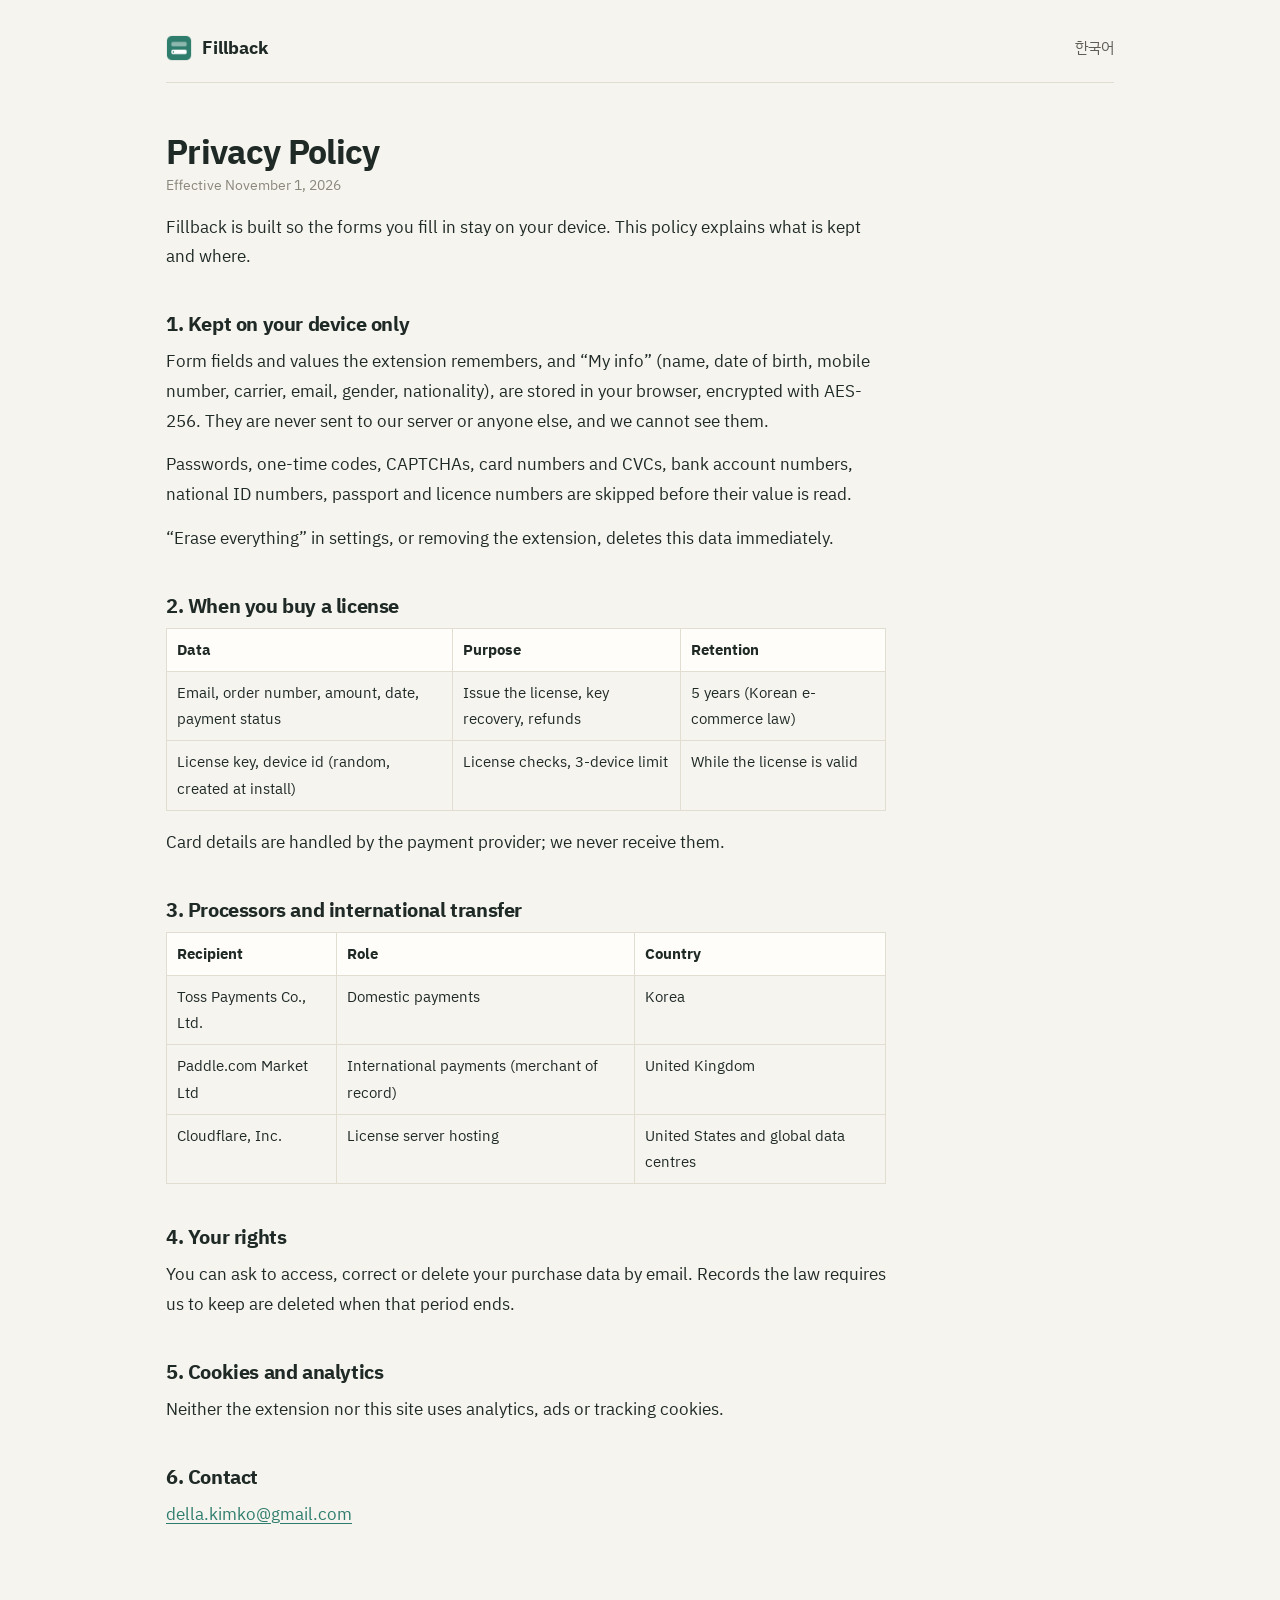
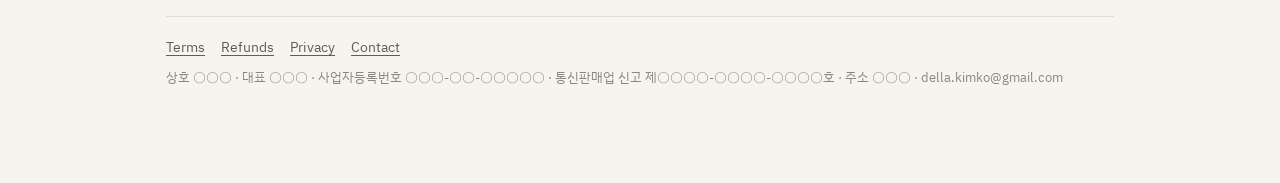
==== docs/privacy.html @ f1d748c0 "Add Fillback site: intro, privacy policy, terms, refund policy" ====
<!doctype html>
<html lang="ko">
<head>
<meta charset="utf-8"><meta name="viewport" content="width=device-width, initial-scale=1">
<title>개인정보처리방침 · 다시채움</title>
<link rel="icon" href="img/32.png">
<link rel="preconnect" href="https://fonts.googleapis.com"><link rel="preconnect" href="https://fonts.gstatic.com" crossorigin>
<link href="https://fonts.googleapis.com/css2?family=IBM+Plex+Sans+KR:wght@400;600;700&display=swap" rel="stylesheet">
<link rel="stylesheet" href="style.css">
</head>
<body><main>
<header><nav>
  <a class="name" href="./" data-keep><img src="img/128.png" alt=""><span data-lang="ko">다시채움</span><span data-lang="en">Fillback</span></a>
  <a data-switch href="?lang=en"><span data-lang="ko">English</span><span data-lang="en">한국어</span></a>
</nav></header>
<article class="doc">
<div data-lang="ko">
<h1>개인정보처리방침</h1>
<p class="faint">시행일: 2026년 11월 1일</p>
<p>다시채움(이하 “서비스”)은 입력한 양식을 이용자의 기기 안에만 보관하도록 만들어졌어요. 이 방침은 서비스가 어떤 정보를 어디에 두는지 설명해요.</p>

<h2>1. 기기 안에만 두는 정보</h2>
<p>확장 프로그램이 기억하는 양식의 칸과 입력값, 그리고 “내 정보”(이름, 생년월일, 휴대폰 번호, 통신사, 이메일, 성별, 내·외국인 구분)는 이용자의 브라우저 저장소에 AES-256 방식으로 암호화해 보관해요. 이 정보는 운영자의 서버나 제3자에게 보내지 않으며, 운영자는 이 정보를 볼 수 없어요.</p>
<p>비밀번호, 인증번호, 보안문자, 카드번호·CVC, 계좌번호, 주민등록번호 뒷자리, 여권·운전면허 번호 칸은 값을 읽기 전에 건너뛰어 저장하지 않아요.</p>
<p>이 정보는 확장 프로그램 설정의 “모두 지우기”나 확장 프로그램 삭제로 바로 지워져요.</p>

<h2>2. 이용권 구매 때 처리하는 정보</h2>
<table>
<tr><th>항목</th><th>목적</th><th>보유 기간</th></tr>
<tr><td>이메일, 주문번호, 결제 금액·일시, 결제 상태</td><td>이용권 발급, 키 다시 찾기, 환불</td><td>전자상거래법에 따라 5년</td></tr>
<tr><td>이용권 키, 기기 식별값(설치할 때 무작위로 만든 값)</td><td>이용권 확인, 기기 3대 제한</td><td>이용권이 유효한 동안</td></tr>
</table>
<p>카드번호 등 결제수단 정보는 결제대행사가 직접 처리하며 운영자는 받지 않아요.</p>

<h2>3. 처리 위탁과 국외 이전</h2>
<table>
<tr><th>받는 곳</th><th>하는 일</th><th>나라</th></tr>
<tr><td>(주)토스페이먼츠</td><td>국내 결제 처리</td><td>대한민국</td></tr>
<tr><td>Paddle.com Market Ltd</td><td>해외 결제 처리(판매 대행)</td><td>영국</td></tr>
<tr><td>Cloudflare, Inc.</td><td>이용권 서버 운영</td><td>미국 등 전 세계 데이터센터</td></tr>
</table>
<p>국외 이전 항목은 이메일, 주문번호, 결제 정보, 이용권 키, 기기 식별값이며, 결제나 이용권 확인 요청이 있을 때마다 네트워크로 전송돼요. 국외 이전을 원하지 않으면 무료판을 쓰거나 국내 결제를 이용해 주세요.</p>

<h2>4. 이용자의 권리</h2>
<p>구매 정보의 열람·정정·삭제·처리정지를 아래 연락처로 요청할 수 있어요. 법령상 보관 의무가 있는 정보는 그 기간 동안 보관 후 지워요.</p>

<h2>5. 쿠키와 분석 도구</h2>
<p>확장 프로그램과 이 사이트는 분석 도구, 광고, 추적 쿠키를 쓰지 않아요.</p>

<h2>6. 개인정보 보호책임자</h2>
<p>책임자: ○○○ · <a href="mailto:della.kimko@gmail.com">della.kimko@gmail.com</a></p>
<p>개인정보 침해 신고는 개인정보침해신고센터(국번 없이 118), 개인정보분쟁조정위원회(1833-6972)에도 할 수 있어요.</p>
</div>

<div data-lang="en">
<h1>Privacy Policy</h1>
<p class="faint">Effective November 1, 2026</p>
<p>Fillback is built so the forms you fill in stay on your device. This policy explains what is kept and where.</p>
<h2>1. Kept on your device only</h2>
<p>Form fields and values the extension remembers, and “My info” (name, date of birth, mobile number, carrier, email, gender, nationality), are stored in your browser, encrypted with AES-256. They are never sent to our server or anyone else, and we cannot see them.</p>
<p>Passwords, one-time codes, CAPTCHAs, card numbers and CVCs, bank account numbers, national ID numbers, passport and licence numbers are skipped before their value is read.</p>
<p>“Erase everything” in settings, or removing the extension, deletes this data immediately.</p>
<h2>2. When you buy a license</h2>
<table>
<tr><th>Data</th><th>Purpose</th><th>Retention</th></tr>
<tr><td>Email, order number, amount, date, payment status</td><td>Issue the license, key recovery, refunds</td><td>5 years (Korean e-commerce law)</td></tr>
<tr><td>License key, device id (random, created at install)</td><td>License checks, 3-device limit</td><td>While the license is valid</td></tr>
</table>
<p>Card details are handled by the payment provider; we never receive them.</p>
<h2>3. Processors and international transfer</h2>
<table>
<tr><th>Recipient</th><th>Role</th><th>Country</th></tr>
<tr><td>Toss Payments Co., Ltd.</td><td>Domestic payments</td><td>Korea</td></tr>
<tr><td>Paddle.com Market Ltd</td><td>International payments (merchant of record)</td><td>United Kingdom</td></tr>
<tr><td>Cloudflare, Inc.</td><td>License server hosting</td><td>United States and global data centres</td></tr>
</table>
<h2>4. Your rights</h2>
<p>You can ask to access, correct or delete your purchase data by email. Records the law requires us to keep are deleted when that period ends.</p>
<h2>5. Cookies and analytics</h2>
<p>Neither the extension nor this site uses analytics, ads or tracking cookies.</p>
<h2>6. Contact</h2>
<p><a href="mailto:della.kimko@gmail.com">della.kimko@gmail.com</a></p>
</div>
</article>
<footer>
  <nav>
    <a href="terms.html" data-keep><span data-lang="ko">이용약관</span><span data-lang="en">Terms</span></a>
    <a href="refund.html" data-keep><span data-lang="ko">환불 규정</span><span data-lang="en">Refunds</span></a>
    <a href="privacy.html" data-keep><span data-lang="ko">개인정보처리방침</span><span data-lang="en">Privacy</span></a>
    <a href="mailto:della.kimko@gmail.com"><span data-lang="ko">문의</span><span data-lang="en">Contact</span></a>
  </nav>
  <!-- Business details required on Korean e-commerce sites: fill in before launch. -->
  <p class="biz">상호 ○○○ · 대표 ○○○ · 사업자등록번호 ○○○-○○-○○○○○ · 통신판매업 신고 제○○○○-○○○○-○○○○호 · 주소 ○○○ · della.kimko@gmail.com</p>
</footer>
</main>
<script src="site.js"></script>
</body>
</html>
---- docs/style.css ----
/* Same palette as the extension: warm paper, deep green ink. */
:root {
  --bg: #f6f4ef;
  --surface: #fffdf9;
  --ink: #1f2a27;
  --muted: #5f5d55;
  --faint: #8a877c;
  --line: #e2ddd1;
  --accent: #2f7d6d;
  --accent-soft: #e3efe9;
  --field: #fbfaf6;
}
@media (prefers-color-scheme: dark) {
  :root:not([data-theme="light"]) {
    --bg: #1a1e1f;
    --surface: #23282a;
    --ink: #e9e6df;
    --muted: #b6b2a8;
    --faint: #8d897f;
    --line: #353c3f;
    --accent: #6cbfab;
    --accent-soft: #23362f;
    --field: #1d2224;
  }
}

* { box-sizing: border-box; }
html { background: var(--bg); }
body {
  margin: 0;
  background: var(--bg);
  color: var(--ink);
  font: 17px/1.75 "IBM Plex Sans KR", -apple-system, BlinkMacSystemFont, "Apple SD Gothic Neo", "Malgun Gothic", sans-serif;
  -webkit-font-smoothing: antialiased;
  word-break: keep-all;
}
html:not([lang="en"]) [data-lang="en"],
html[lang="en"] [data-lang="ko"] { display: none !important; }

main { max-width: 980px; margin: 0 auto; padding: 24px 16px 80px; }
a { color: var(--accent); text-underline-offset: 3px; }

header nav { display: flex; gap: 20px; align-items: center; font-size: 15px; padding: 8px 0 18px; border-bottom: 1px solid var(--line); }
header .name { display: flex; align-items: center; gap: 10px; margin-right: auto; font-weight: 700; font-size: 18px; color: var(--ink); text-decoration: none; }
header .name img { width: 26px; height: 26px; }
header nav a:not(.name) { color: var(--muted); text-decoration: none; }
header nav a:not(.name):hover { color: var(--ink); }

h1, h2, h3 { font-weight: 700; letter-spacing: -0.02em; line-height: 1.25; margin: 0; }
h1 { font-size: clamp(34px, 6vw, 54px); }
h2 { font-size: 26px; margin: 88px 0 20px; }
h3 { font-size: 18px; }
p { margin: 0 0 14px; }
.lede { font-size: 20px; color: var(--muted); max-width: 30em; margin-top: 18px; }
.faint { color: var(--faint); font-size: 14px; }

/* ---- hero ---- */
.hero { display: grid; gap: 40px; padding-top: 56px; align-items: center; }
@media (min-width: 860px) { .hero { grid-template-columns: 1fr 420px; } }
.cta { display: flex; flex-wrap: wrap; gap: 10px; margin-top: 28px; }
.btn { display: inline-flex; align-items: center; gap: 8px; padding: 12px 18px; border-radius: 10px; font-weight: 600; text-decoration: none; border: 1px solid var(--line); color: var(--ink); background: var(--surface); }
.btn.primary { background: var(--accent); border-color: var(--accent); color: #fff; }
@media (prefers-color-scheme: dark) { :root:not([data-theme="light"]) .btn.primary { color: #10221d; } }
.btn small { font-weight: 400; opacity: .8; }

/* ---- the live demo: a simple-authentication form that fills itself ---- */
.demo { position: relative; background: var(--surface); border: 1px solid var(--line); border-radius: 18px; padding: 26px 24px 22px; box-shadow: 0 30px 60px -30px rgba(31, 42, 39, .25); }
.demo .bar { display: flex; gap: 6px; margin: -10px 0 18px; }
.demo .bar i { width: 9px; height: 9px; border-radius: 50%; background: var(--line); }
.demo h3 { font-size: 16px; margin-bottom: 14px; }
.demo .tabs { display: grid; grid-template-columns: repeat(4, 1fr); gap: 6px; margin-bottom: 16px; }
.demo .tabs span { font-size: 12px; text-align: center; padding: 7px 0; border: 1px solid var(--line); border-radius: 8px; color: var(--muted); }
.demo .tabs span.on { border-color: var(--accent); color: var(--accent); font-weight: 600; }
.demo .row { display: grid; grid-template-columns: 76px 1fr; align-items: center; gap: 10px; margin-bottom: 10px; font-size: 14px; }
.demo .row label { color: var(--muted); }
.demo .box { height: 38px; border: 1px solid var(--line); border-radius: 8px; background: var(--field); padding: 0 10px; display: flex; align-items: center; font-size: 15px; transition: box-shadow .3s; overflow: hidden; white-space: nowrap; }
.demo .box.lit { box-shadow: 0 0 0 2px var(--accent); }
.demo .split { display: grid; grid-template-columns: 84px 1fr; gap: 6px; }
.demo .agree { display: flex; gap: 8px; align-items: center; font-size: 13px; color: var(--muted); margin-top: 14px; }
.demo .check { width: 16px; height: 16px; border: 1.5px solid var(--line); border-radius: 4px; display: grid; place-items: center; transition: background .2s, border-color .2s; }
.demo .check.on { background: var(--accent); border-color: var(--accent); }
.demo .check.on::after { content: ""; width: 7px; height: 4px; border-left: 2px solid #fff; border-bottom: 2px solid #fff; transform: rotate(-45deg) translate(1px, -1px); }
.demo .submit { margin-top: 16px; height: 42px; border-radius: 9px; background: var(--ink); color: var(--bg); display: grid; place-items: center; font-weight: 600; font-size: 14px; opacity: .9; }
.demo .chip { position: absolute; top: 74px; left: 50%; transform: translate(-50%, 6px); opacity: 0; transition: opacity .25s, transform .25s; display: flex; align-items: center; gap: 8px; padding: 8px 12px; background: var(--surface); border: 1px solid var(--line); border-radius: 10px; box-shadow: 0 8px 24px rgba(31, 42, 39, .16); font-size: 13px; font-weight: 600; color: var(--accent); white-space: nowrap; }
.demo .chip::before { content: ""; width: 8px; height: 8px; border-radius: 2px; background: var(--accent); }
.demo .chip.show { opacity: 1; transform: translate(-50%, 0); }
.demo .chip.press { transform: translate(-50%, 0) scale(.96); }

/* ---- steps ---- */
.steps { list-style: none; padding: 0; margin: 0; border-top: 1px solid var(--line); }
.steps li { display: grid; grid-template-columns: 64px 1fr; gap: 16px; padding: 22px 0; border-bottom: 1px solid var(--line); }
.steps .no { font-weight: 700; color: var(--accent); font-size: 15px; padding-top: 2px; }
.steps p { color: var(--muted); margin: 4px 0 0; }

/* ---- formats ---- */
.formats { display: grid; gap: 1px; background: var(--line); border: 1px solid var(--line); border-radius: 14px; overflow: hidden; }
@media (min-width: 720px) { .formats { grid-template-columns: repeat(3, 1fr); } }
.formats div { background: var(--surface); padding: 18px; }
.formats b { display: block; font-size: 14px; color: var(--faint); font-weight: 600; margin-bottom: 8px; }
.formats code { display: block; font: 15px/1.9 ui-monospace, SFMono-Regular, Menlo, monospace; }

/* ---- never stored ---- */
.never { display: flex; flex-wrap: wrap; gap: 8px; margin: 18px 0; padding: 0; list-style: none; }
.never li { padding: 6px 12px; border-radius: 999px; background: var(--surface); border: 1px solid var(--line); font-size: 14px; text-decoration: line-through; text-decoration-color: var(--faint); color: var(--muted); }

/* ---- pricing ---- */
.price { width: 100%; border-collapse: collapse; font-size: 16px; }
.price th, .price td { text-align: left; padding: 14px 12px; border-bottom: 1px solid var(--line); vertical-align: top; }
.price thead th { font-size: 15px; color: var(--faint); font-weight: 600; }
.price thead th:last-child { color: var(--accent); }
.price td:first-child { color: var(--muted); width: 38%; }
.price .amount { font-size: 22px; font-weight: 700; }

/* ---- faq ---- */
details { border-bottom: 1px solid var(--line); padding: 14px 0; }
details summary { cursor: pointer; font-weight: 600; }
details p { color: var(--muted); margin: 10px 0 0; }

/* ---- legal pages ---- */
.doc { max-width: 720px; }
.doc h1 { font-size: 34px; margin-top: 48px; }
.doc h2 { font-size: 20px; margin: 40px 0 10px; }
.doc ul, .doc ol { padding-left: 20px; color: var(--muted); }
.doc li { margin: 6px 0; }
.doc table { border-collapse: collapse; width: 100%; font-size: 15px; margin: 8px 0 16px; }
.doc th, .doc td { border: 1px solid var(--line); padding: 8px 10px; text-align: left; vertical-align: top; }
.doc th { background: var(--surface); }

footer { margin-top: 88px; padding-top: 18px; border-top: 1px solid var(--line); font-size: 13px; color: var(--faint); display: grid; gap: 6px; }
footer nav { display: flex; flex-wrap: wrap; gap: 16px; font-size: 14px; }
footer nav a { color: var(--muted); }

@media (prefers-reduced-motion: reduce) { .demo * { transition: none !important; } }
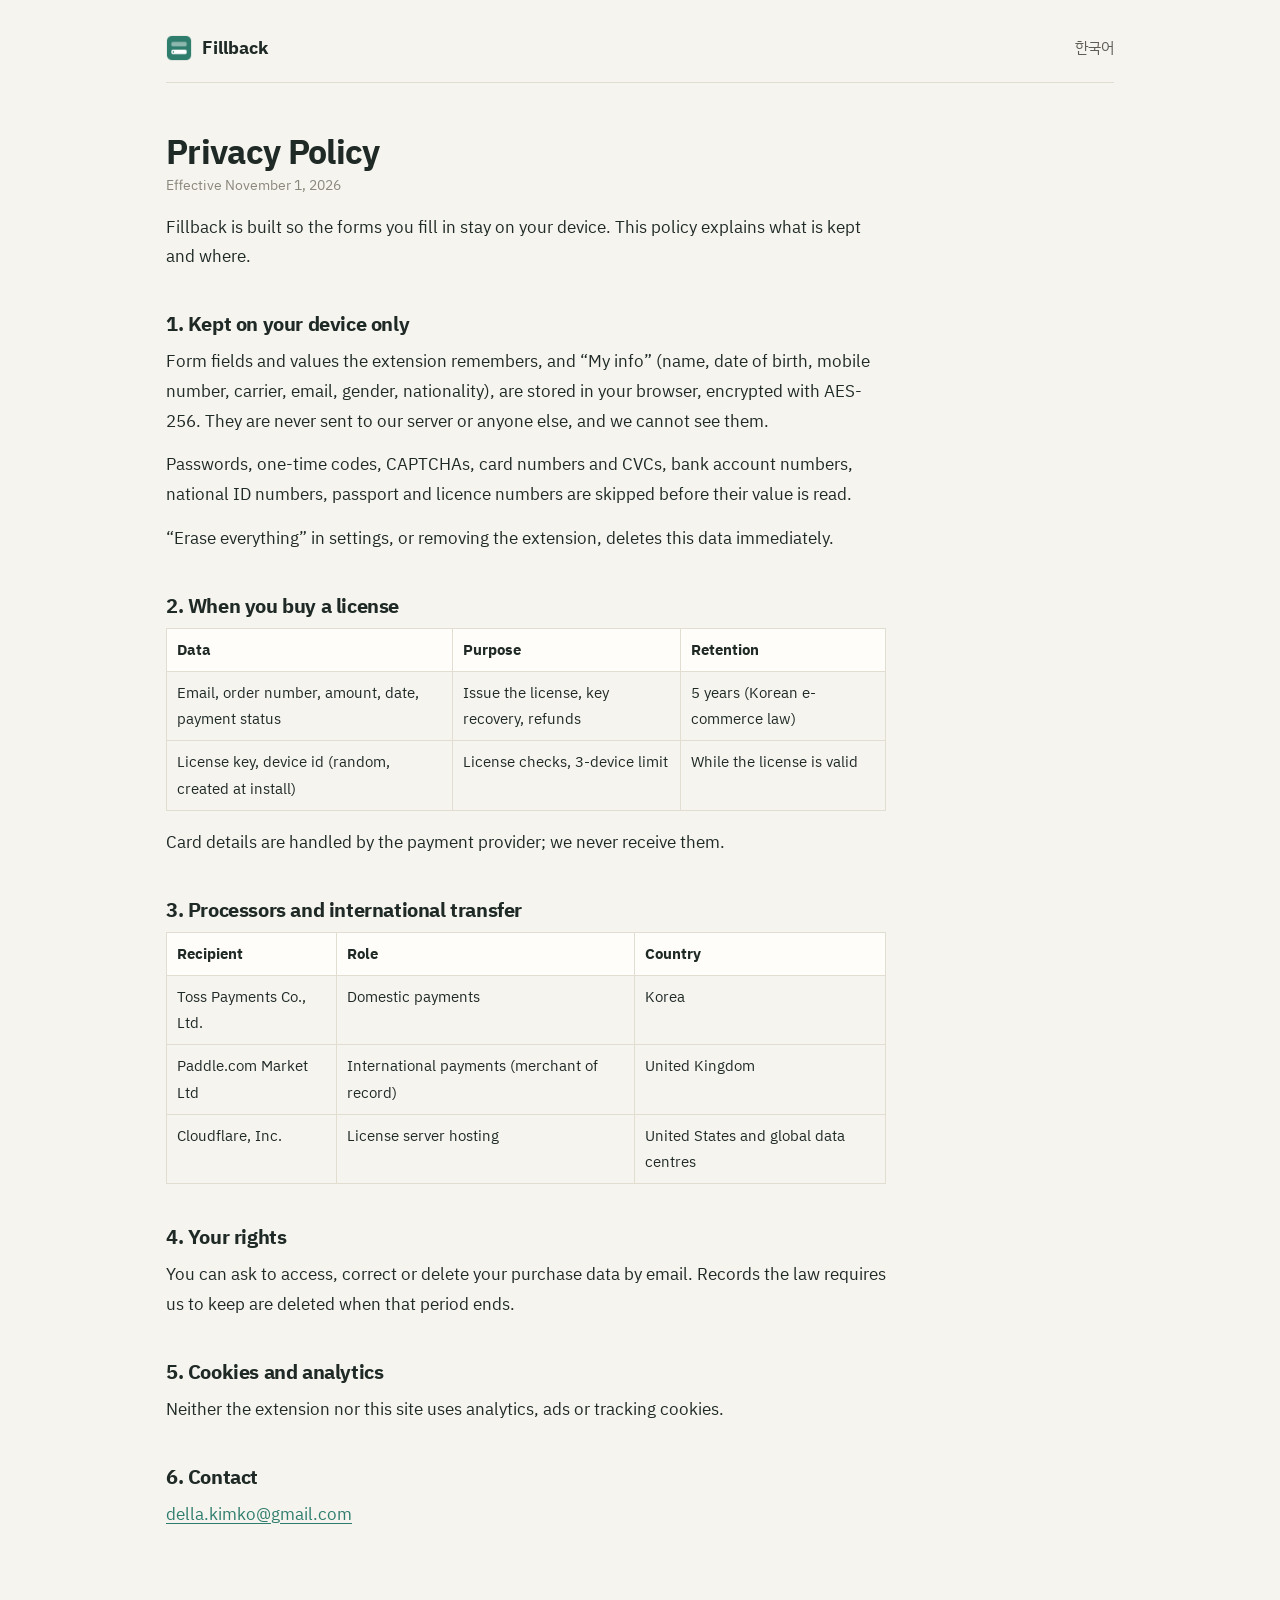
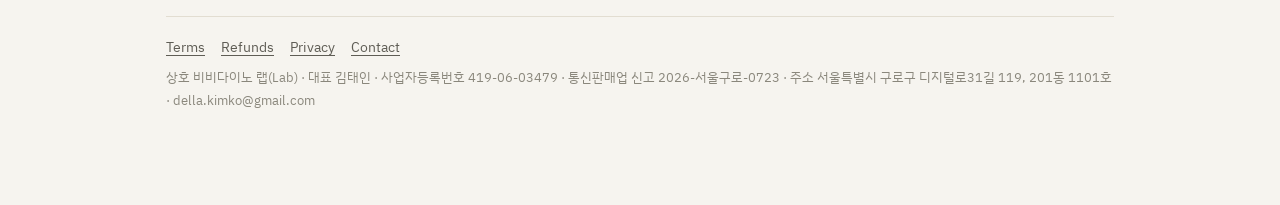
==== commit 53eeaa32: "Fill in business details" ====
--- a/docs/privacy.html
+++ b/docs/privacy.html
@@ -48,7 +48,7 @@
 <p>확장 프로그램과 이 사이트는 분석 도구, 광고, 추적 쿠키를 쓰지 않아요.</p>
 
 <h2>6. 개인정보 보호책임자</h2>
-<p>책임자: ○○○ · <a href="mailto:della.kimko@gmail.com">della.kimko@gmail.com</a></p>
+<p>책임자: 김태인 · <a href="mailto:della.kimko@gmail.com">della.kimko@gmail.com</a></p>
 <p>개인정보 침해 신고는 개인정보침해신고센터(국번 없이 118), 개인정보분쟁조정위원회(1833-6972)에도 할 수 있어요.</p>
 </div>
 
@@ -89,8 +89,7 @@
     <a href="privacy.html" data-keep><span data-lang="ko">개인정보처리방침</span><span data-lang="en">Privacy</span></a>
     <a href="mailto:della.kimko@gmail.com"><span data-lang="ko">문의</span><span data-lang="en">Contact</span></a>
   </nav>
-  <!-- Business details required on Korean e-commerce sites: fill in before launch. -->
-  <p class="biz">상호 ○○○ · 대표 ○○○ · 사업자등록번호 ○○○-○○-○○○○○ · 통신판매업 신고 제○○○○-○○○○-○○○○호 · 주소 ○○○ · della.kimko@gmail.com</p>
+  <p class="biz">상호 비비다이노 랩(Lab) · 대표 김태인 · 사업자등록번호 419-06-03479 · 통신판매업 신고 2026-서울구로-0723 · 주소 서울특별시 구로구 디지털로31길 119, 201동 1101호 · della.kimko@gmail.com</p>
 </footer>
 </main>
 <script src="site.js"></script>
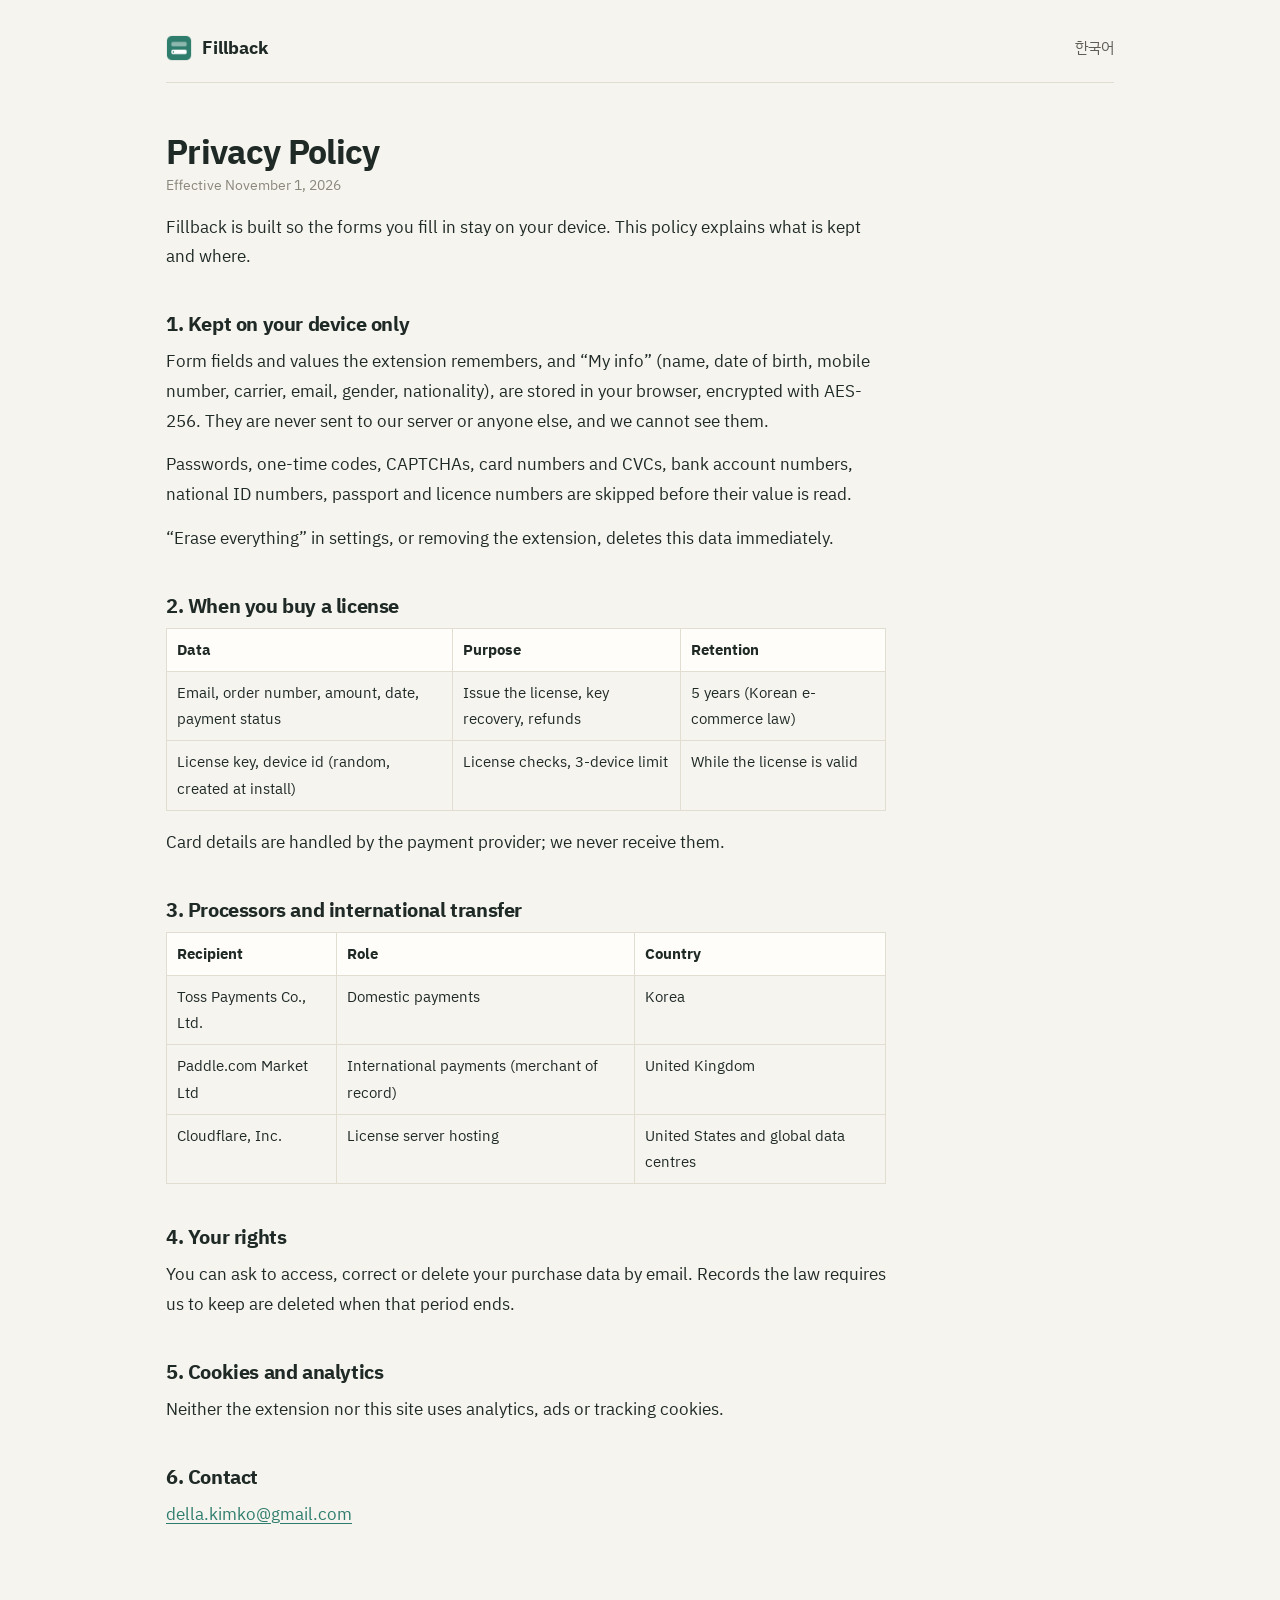
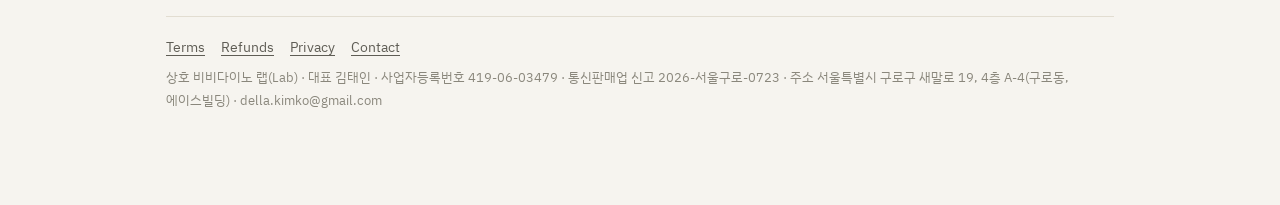
==== commit 38c845a5: "Update business address" ====
--- a/docs/privacy.html
+++ b/docs/privacy.html
@@ -89,7 +89,7 @@
     <a href="privacy.html" data-keep><span data-lang="ko">개인정보처리방침</span><span data-lang="en">Privacy</span></a>
     <a href="mailto:della.kimko@gmail.com"><span data-lang="ko">문의</span><span data-lang="en">Contact</span></a>
   </nav>
-  <p class="biz">상호 비비다이노 랩(Lab) · 대표 김태인 · 사업자등록번호 419-06-03479 · 통신판매업 신고 2026-서울구로-0723 · 주소 서울특별시 구로구 디지털로31길 119, 201동 1101호 · della.kimko@gmail.com</p>
+  <p class="biz">상호 비비다이노 랩(Lab) · 대표 김태인 · 사업자등록번호 419-06-03479 · 통신판매업 신고 2026-서울구로-0723 · 주소 서울특별시 구로구 새말로 19, 4층 A-4(구로동, 에이스빌딩) · della.kimko@gmail.com</p>
 </footer>
 </main>
 <script src="site.js"></script>
